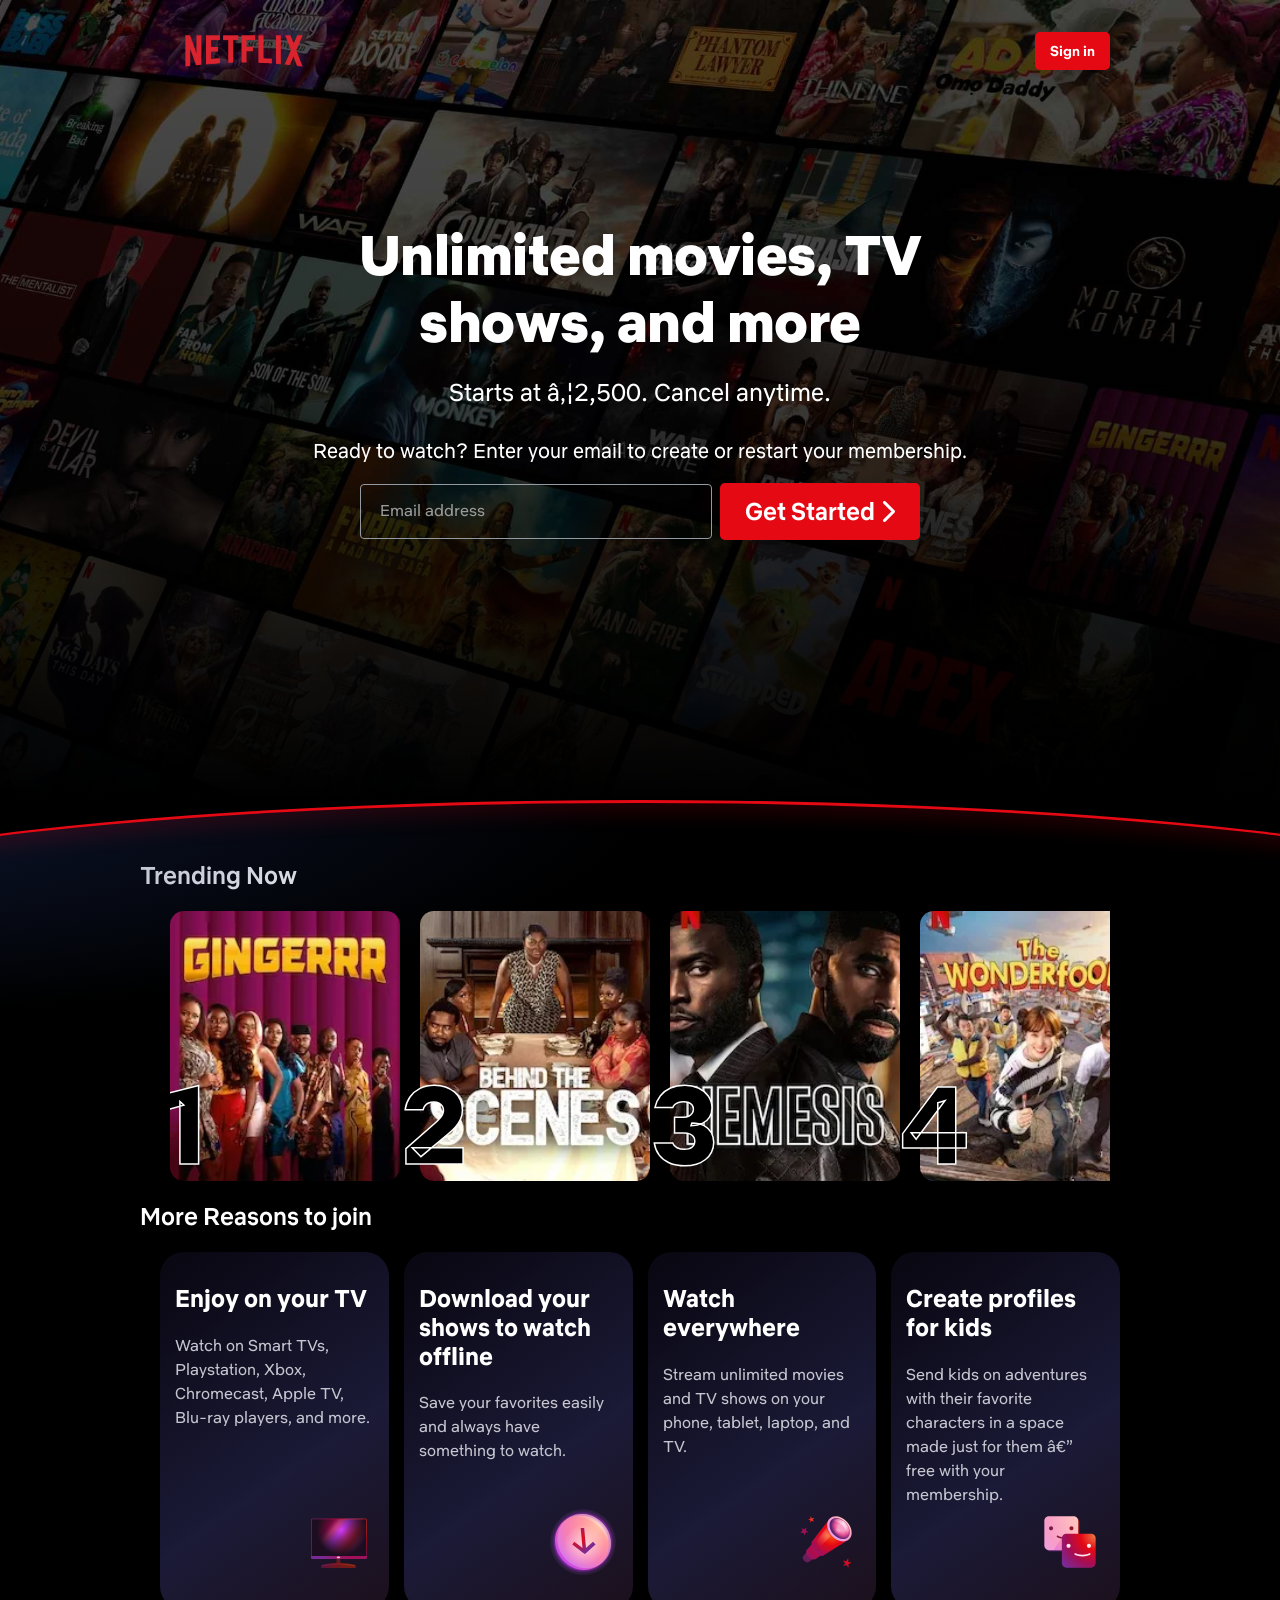
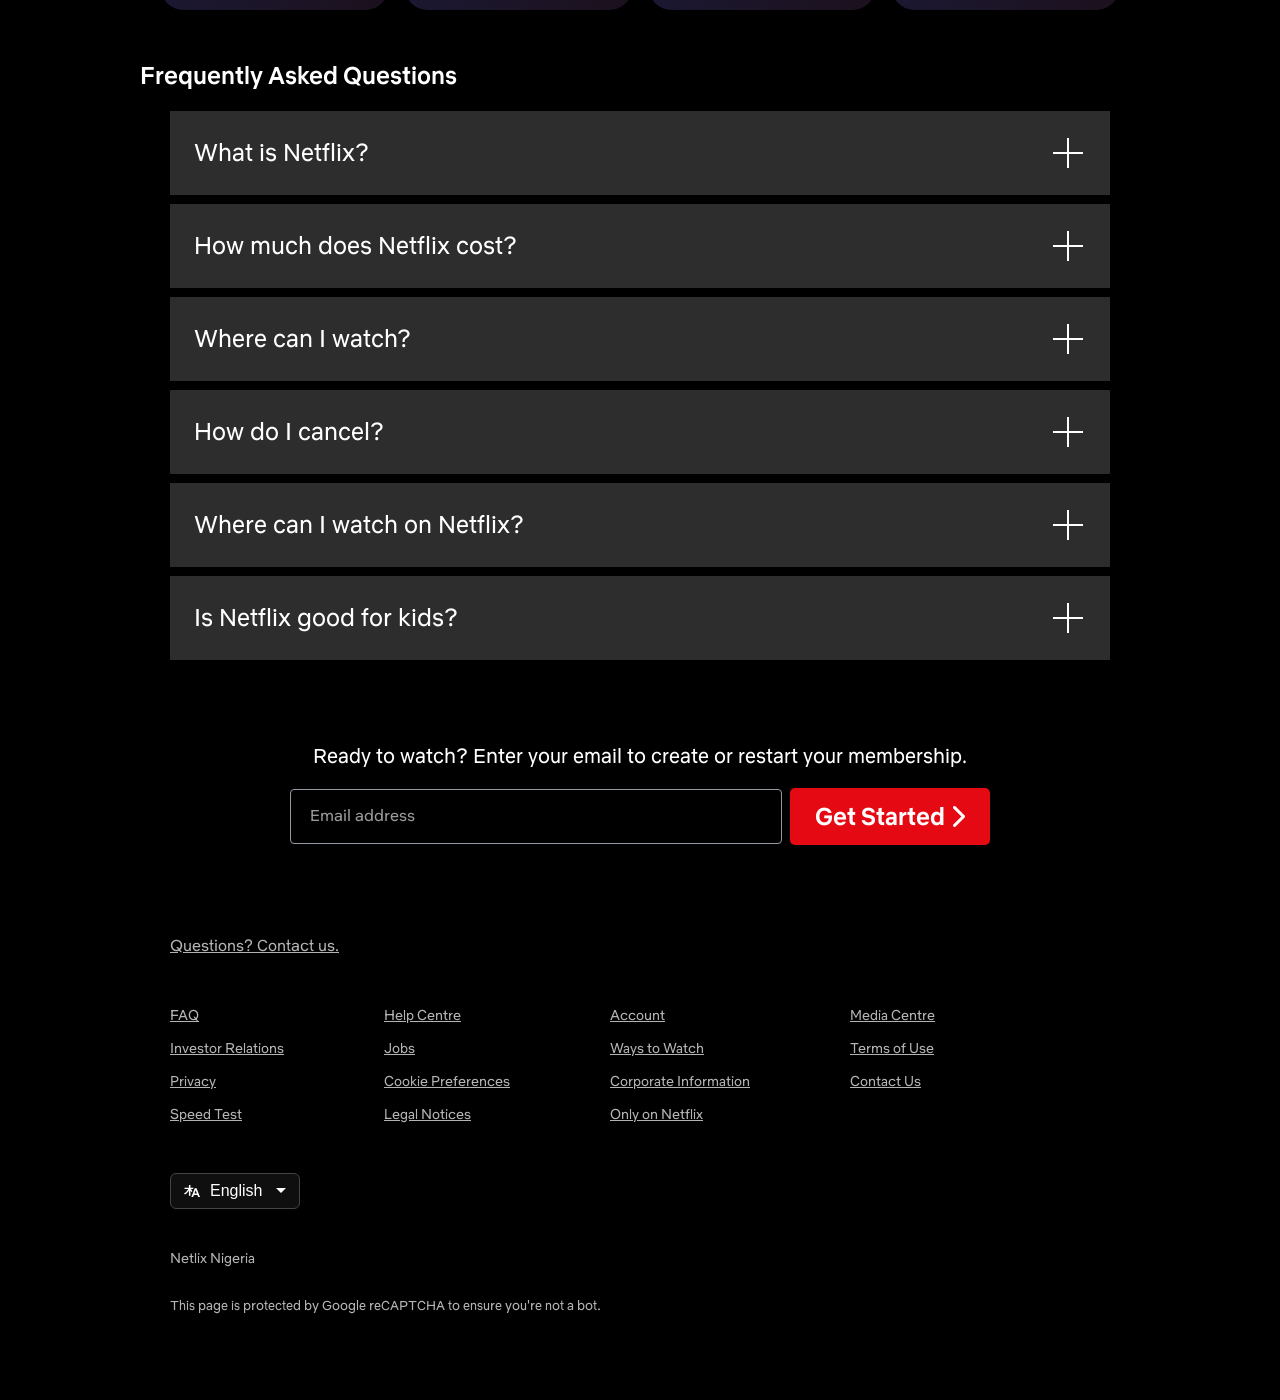
==== index.html @ 9b720732 "Netflix recreate" ====
<!DOCTYPE html>
<html lang="en">

<head>
    <meta charset="UTF-">
    <meta name="viewport" content="width=device-width, initial-scale=1.0">
    <title>Netflix</title>
    <link rel="stylesheet" href="./Netflix.css">
    <link rel="stylesheet" href="https://cdnjs.cloudflare.com/ajax/libs/font-awesome/6.5.1/css/all.min.css">
    <link rel="icon" href="./images/Screenshot_2026-05-26_111340-removebg-preview.png">
</head>

<body>
    <section class="background-img-section">
        <nav class="nav-bar">
            <div class="logo">
                <img src="./images/imageye___-_imgi_2_Netflix_Logo_PMS.png" alt="">
            </div>
            <div class="Sign-in-button">
                <a href="./signin/signin.html">
                    <button>Sign in</button>
                </a>
            </div>
        </nav>

        <div class="hero-section">
            <div class="hero-text">
                <h1>Unlimited movies, TV shows, and more</h1>
                <p>Starts at ₦2,500. Cancel anytime.</p>
            </div>
            <h3>Ready to watch? Enter your email to create or restart your membership.
            </h3>
            <div class="form">
                <input type="email" id="email" placeholder=" ">
                <label for="email">Email address</label>

                 
                     <button><a style="color: white;text-decoration: none;" href="./signin/signin.html">Get Started</a> <i class="fa-solid fa-chevron-right">
                 </i></button>
                 
            </div>
        </div>
    </section>

    <section class="curve-container">
        <div class="curve-overlay"></div>
        <div class="Trending-container">
            <h2>Trending Now</h2>

            <div class="carousel-container">
                <button class="carousel-btn prev-btn"
                    onclick="this.parentElement.querySelector('.carousel-track').scrollBy({left: -400, behavior: 'smooth'})">&lsaquo;</button>
                <div class="carousel-wrapper">
                    <div class="carousel-track">
                        <div class="carousel-item">
                            <div class="rank-number">1</div>
                            <img src="./images/imageye___-_imgi_34_AAAABes76sJdwVfZ-KSAdzkKSwUMmVnVNt2xlYdFYR9fv-k1Lkm1kcekREgR0Wtcxb6K7IcGGIzxUqu4AZY7tTzcG4nL_pHtiFXvdzk.webp"
                                alt=" ">
                        </div>

                        <div class="carousel-item">
                            <div class="rank-number">2</div>
                            <img src="./images/imageye___-_imgi_35_AAAABT3fC8I6khza3PL7vuoiqEcPs6Yko6i66Dukx7OSb0mQ_g7MHT5KSHJXvY4s1by3qnDg7fGxVvDw2fd0G0XYXRL9FChbRkVLh5M.webp"
                                alt=" ">
                        </div>

                        <div class="carousel-item">
                            <div class="rank-number">3</div>
                            <img src="./images/imageye___-_imgi_36_AAAABUQjcVCNF1L3aQz8_dT0VJdheJDF5Gl1UG6SDyobNWKk5pkZiKoGu4rGKbjl-oX9R5RyT2u-9VP6LzY5wMAaFMnWqVDIc83-kcn0p9W2Ftl_dkNeg_RaMxpKnY4b71vU94y8.webp"
                                alt=" ">
                        </div>

                        <div class="carousel-item">
                            <div class="rank-number">4</div>
                            <img src="./images/imageye___-_imgi_37_AAAABWyCCrOmdEbZBIRq4DUZL6Xa9LPn9DvIEnoIVNelgxCX7JVtP9mVfBUEpBrwr2qavnyWURCGQHyxPs3rBZtoOkSdebMME9-QIE-dyQ44guS15spn36u4fLbIKzVO3XasdrYa.webp"
                                alt=" ">
                        </div>

                        <div class="carousel-item">
                            <div class="rank-number">5</div>
                            <img src="./images/imageye___-_imgi_38_AAAABZ4ezVo61K2GyH4ZybaTO3jDTOIhbPcxxbdcIzy6jKM4QLl91msAEv7TanOsxxly-0qQMLdV7bHHKtlOyWXKmu_KGbyjnizuJNXrx4OAbUyWEj4PuRXKPsOMh5CHW1CqnYp-.webp"
                                alt=" ">
                        </div>

                        <div class="carousel-item">
                            <div class="rank-number">6</div>
                            <img src="./images/imageye___-_imgi_39_AAAABTiNrZ_1C7knUHohvdsU_4PKLRl59bKubAsfjF3rpUGmLRRBt4WqC3mtPL8CZOzEBG9EWB2_j-zxsjyw9fytCy_Td3cx3i6Y79WfBsbxY5zhiEJqrpXLSMCLwsc_WQLxExa2.webp"
                                alt=" ">
                        </div>

                        <div class="carousel-item">
                            <div class="rank-number">7</div>
                            <img src="./images/imageye___-_imgi_40_AAAABaVXphhPzy58tJ3rd8QfNF5NcfcfNfY5BgnNHimngTEVemB8AL4fdcqXvOx8_0W5zGAbzg3prRKtcfFkwsfE813oiYiuIoYrXdQME5LO71LyHhCPJ0MZNuPOiB0wOOngD05e.webp"
                                alt=" ">
                        </div>

                        <div class="carousel-item">
                            <div class="rank-number">8</div>
                            <img src="./images/imageye___-_imgi_41_AAAABRvUxbA8J_XEBAcLBoopI2mRAzqsOBFBOyWiTdCbDYy7i4PZ8z1ravzHPk5BUicginijXQjhvttMG2LByCQ9U9Wqt0RfmqSh3E5EDdmvjR18__zOyHaKE8RcW4aq1-lKoyaw.webp"
                                alt=" ">
                        </div>

                        <div class="carousel-item">
                            <div class="rank-number">9</div>
                            <img src="./images/imageye___-_imgi_42_AAAABVEtdUZiz4F_VvRar_YRYkemWQzwLgXXV3Rb09mIeldUR-FE4-C7pGxRK25v2LwdjxDmfZFrXUnFeRkiZFE-ytZMaWLGwBi0X2HaLi7OHyWJXa5pxJAztWNwovRZ39Ou52zy.webp"
                                alt=" ">
                        </div>

                        <div class="carousel-item">
                            <div class="rank-number">10</div>
                            <img src="./images/imageye___-_imgi_43_AAAABfl94jgRPXvo9bIR7KfulpWUvoNdVsp68z-k95dtTZ6yVuKfZx-uGKPNjUwkOo65xa60OilK73awFonAutInXvL6Z0PGXHvJtms.webp"
                                alt=" ">
                        </div>
                    </div>
                </div>

                <div class="next-section">
                    <h2>More Reasons to join</h2>

                    <div class="card-container">
                        <div class="card-section">
                            <h3>Enjoy on your TV</h3>
                            <p>Watch on Smart TVs, Playstation, Xbox, Chromecast, Apple TV, Blu-ray players, and more.
                            </p>

                            <img src="./images/download (52).svg" alt="">
                        </div>

                        <div class="card-section">
                            <h3>Download your shows to watch offline</h3>
                            <p>Save your favorites easily and always have something to watch.</p>

                            <img src="./images/download (53).svg" alt="">
                        </div>

                        <div class="card-section">
                            <h3>Watch everywhere</h3>
                            <p>Stream unlimited movies and TV shows on your phone, tablet, laptop, and TV.</p>

                            <img src="./images/download (54).svg" alt="">
                        </div>

                        <div class="card-section">
                            <h3>Create profiles for kids</h3>
                            <p>Send kids on adventures with their favorite characters in a space made just for them —
                                free with your membership.</p>

                            <img src="./images/download (55).svg" alt="">
                        </div>
                    </div>

                    <div class="FAQ-section">
                        <h2>Frequently Asked Questions</h2>
                        <ul class="FAQ-button">

                            <li>
                                <input type="checkbox" id="faq-1" class="faq-toggle">
                                <label for="faq-1" class="faq-header">
                                    What is Netflix?
                                    <img src="./images/download (56).svg" alt="" class="faq-icon">
                                </label>
                                <div class="faq-content">
                                    <p>Netflix is a streaming service that offers a wide variety of award-winning TV
                                        shows, movies, anime, documentaries, and more on thousands of internet-connected
                                        devices.</p>
                                </div>
                            </li>

                            <li>
                                <input type="checkbox" id="faq-2" class="faq-toggle">
                                <label for="faq-2" class="faq-header">
                                    How much does Netflix cost?
                                    <img src="./images/download (56).svg" alt="" class="faq-icon">
                                </label>
                                <div class="faq-content">
                                    <p>Watch Netflix on your smartphone, tablet, Smart TV, laptop, or streaming device,
                                        all for one fixed monthly fee.</p>
                                </div>
                            </li>

                            <li>
                                <input type="checkbox" id="faq-3" class="faq-toggle">
                                <label for="faq-3" class="faq-header">
                                    Where can I watch?
                                    <img src="./images/download (56).svg" alt="" class="faq-icon">
                                </label>
                                <div class="faq-content">
                                    <p>Watch anywhere, anytime. Sign in with your Netflix account to watch instantly on
                                        the web at netflix.com from your personal computer or on any internet-connected
                                        device that offers the Netflix app, including smart TVs, smartphones, tablets,
                                        streaming media players and game consoles. <br>

                                        You can also download your favorite shows with the iOS or Android app. Use
                                        downloads to watch while you're on the go and without an internet connection.
                                        Take Netflix with you anywhere.</p>
                                </div>
                            </li>

                            <li>
                                <input type="checkbox" id="faq-4" class="faq-toggle">
                                <label for="faq-4" class="faq-header">
                                    How do I cancel?
                                    <img src="./images/download (56).svg" alt="" class="faq-icon">
                                </label>
                                <div class="faq-content">
                                    <p>Netflix is flexible. You can easily cancel your account online in two clicks.
                                        There are no cancellation fees – start or stop your account anytime.</p>
                                </div>
                            </li>

                            <li>
                                <input type="checkbox" id="faq-5" class="faq-toggle">
                                <label for="faq-5" class="faq-header">
                                    Where can I watch on Netflix?
                                    <img src="./images/download (56).svg" alt="" class="faq-icon">
                                </label>
                                <div class="faq-content">
                                    <p>Netflix has an extensive library of feature films, documentaries, TV shows,
                                        anime, award-winning Netflix originals, and more. Watch as much as you want,
                                        anytime you want.</p>
                                </div>
                            </li>


                            <li>
                                <input type="checkbox" id="faq-6" class="faq-toggle">
                                <label for="faq-6" class="faq-header">
                                    Is Netflix good for kids?
                                    <img src="./images/download (56).svg" alt="" class="faq-icon">
                                </label>
                                <div class="faq-content">
                                    <p>The Netflix Kids experience is included in your membership to give parents
                                        control while kids enjoy family-friendly TV shows and movies in their own space.

                                        Kids profiles come with PIN-protected parental controls that let you restrict
                                        the maturity rating of content kids can watch and block specific titles you
                                        don’t want kids to see.</p>
                                </div>
                            </li>


                        </ul>
                    </div>
                </div>

                <button class="carousel-btn next-btn"
                    onclick="this.parentElement.querySelector('.carousel-track').scrollBy({left: 400, behavior: 'smooth'})">&rsaquo;</button>
            </div>

            <div class="input-2-div">
                <h3>Ready to watch? Enter your email to create or restart your membership.</h3>
                <div class="form1">
                    <input type="email" id="email" placeholder=" ">
                    <label for="email">Email address</label>

                    <button>Get Started <i class="fa-solid fa-chevron-right"></i></button>
                </div>
            </div>

            <footer class="footer">
                <a href="">Questions? Contact us.</a>

                <ul class="footer-links">
                    <div>
                        <li><a href="">FAQ</a></li>
                        <li><a href="">Investor Relations</a></li>
                        <li><a href="">Privacy</a></li>
                        <li><a href="">Speed Test</a></li>
                    </div>

                    <div>
                        <li><a href="">Help Centre</a></li>
                        <li><a href="">Jobs</a></li>
                        <li><a href="">Cookie Preferences</a></li>
                        <li><a href="">Legal Notices</a></li>
                    </div>

                    <div>
                        <li><a href="">Account</a></li>
                        <li><a href="">Ways to Watch</a></li>
                        <li><a href="">Corporate Information</a></li>
                        <li><a href="">Only on Netflix</a></li>
                    </div>

                    <div>
                        <li><a href="">Media Centre</a></li>
                        <li><a href="">Terms of Use</a></li>
                        <li><a href="">Contact Us</a></li>
                    </div>
                </ul>
                <div class="lang-button-container">
                    <img src="./images/download (57).svg" alt="" class="lang-icon">
                    <span class="lang-text">English</span>
                    <span class="lang-arrow"></span>

                </div>

                <div class="footer-text">
                    <p>Netlix Nigeria</p>
                    <h4>This page is protected by Google reCAPTCHA to ensure you're not a bot.</h4>
                </div>
            </footer>

        </div>


    </section>


</body>
<script src="./script.js"></script>

</html>
---- Netflix.css ----
* {
    margin: 0;
    padding: 0;
    font-family: 'netflix-sans-core-variable-full', sans-serif;
}

@font-face {
    font-family: 'netflix-sans-core-variable-full';
    src: url('./fonts/netflix-sans-core-variable-full.woff2') format('woff2');
    /* font-weight: bold; */
    font-style: normal;
}

.background-img-section {
    background: linear-gradient(to top,
            rgba(0, 0, 0, 1) 0%,
            rgba(0, 0, 0, 0.7) 50%,
            rgba(0, 0, 0, 0.6) 100%),
        url('./images/imageye___-_imgi_7_NG-en-20260511-TRIFECTA-perspective_1fe8a025-7c55-4a17-9574-0bf28be6b40b_small.jpg');
    background-size: cover;
    background-position: center;
    background-repeat: no-repeat;
    width: 100%;
    min-height: 80vh;
    height: auto;
    padding-bottom: 80px;
    position: relative;
}

.nav-bar {
    display: flex;
    justify-content: space-between;
    align-items: center;
    padding: 20px 170px;
    /* Aligns perfectly with the grid below */
}

.logo img {
    width: 148px;
    height: auto;
    display: block;
}

.logo {
    width: auto;
}

.Sign-in-button button {
    background-color: #E50914;
    color: white;
    font-size: 0.875rem;
    font-weight: 600;
    padding: 10px 15px;
    border: none;
    border-radius: 5px;
}

.hero-section {
    text-align: center;
    max-width: 950px;
    margin: 120px auto 0 auto;
    padding: 0 20px;
    box-sizing: border-box;
}

.hero-text {
    color: white;
}

.hero-text h1 {
    font-size: 3.5rem;
    font-weight: 900;
    width: 70%;
    margin: 0 auto;
    line-height: 1.2;
    letter-spacing: -0.5px;
}

.hero-text p {
    font-size: 1.5rem;
    font-weight: 400;
    margin-top: 20px;
}

h3 {
    color: white;
    font-size: 1.25rem;
    font-weight: 400;
    margin-top: 28px;
    line-height: 1.5;
}

.form input {
    width: 100%;
    max-width: 450px;
    padding: 1rem;
    font-size: 1rem;
    border: 1px solid #ccc;
    border-radius: 4px;
    outline: none;
    border: 1px solid #939AA1;
    background: transparent;
    color: white;
    transition: border-color 0.2s ease;
}

.form input:focus {
    outline: 2px solid white;
    outline-offset: 2px;
}

.form label {
    position: absolute;
    left: 1rem;
    top: 5%;
    transform: translateY(70%);
    /* background-color: #fff; */
    padding: 0 0.25rem;
    color: #999;
    transition: 0.2s ease all;
    pointer-events: none;
}

.form input:focus+label,
.form input:not(:placeholder-shown)+label {
    top: 0;
    font-size: 0.62rem;
    color: #939AA1;
}

.form {
    position: relative;
    width: 100%;
    display: flex;
    gap: 0.5rem;
    align-items: center;
    justify-content: center;
    width: 100%;
    max-width: 560px;
    margin: 17px auto;
}

.form label {
    position: absolute;
}

.form button {
    background-color: #E50914;
    color: white;
    font-size: 1.5rem;
    font-weight: 550;
    padding: 13px 15px;
    border: none;
    border-radius: 5px;
    width: 63%;
    max-width: 200px;


}

.curve-container {
    position: relative;
    width: 100%;
    height: 2200px;
    background-color: black;
    overflow: hidden;

}

.curve-overlay {
    position: absolute;
    top: 0;
    left: 50%;
    transform: translateX(-50%);
    width: 150%;
    height: 100%;
    border-radius: 50% / 6% 6% 0 0;
    border-top: 3px solid #e50914;
    background: radial-gradient(50% 10% at 0% 0%,
            rgba(25, 41, 88, 0.6) 0%,
            rgba(0, 0, 0, 0) 100%);
    box-shadow: inset 0 10px 20px rgba(229, 9, 20, 0.15);
}

.Trending-container {
    margin-top: 60px;
}

.Trending-container h2 {
    color: white;
    margin: 20px 140px;
    font-size: 24px;
    font-weight: 500;

}

.carousel-container {
    margin-top: 0px;

}

.carousel-wrapper {
    padding: 0px 170px;
    /* width: 84%; */
    overflow: hidden;
    -webkit-mask-image: linear-gradient(to right,
            transparent 0%,
            #000 4%,
            #000 96%,
            transparent 100%);
    mask-image: linear-gradient(to right,
            transparent 0%,
            #000 4%,
            #000 96%,
            transparent 100%);
}

.rank-number {
    position: absolute;
    bottom: 0;
    left: -19px;
    /* z-index: 99; */
    font-size: 110px;
    font-weight: 800;
    line-height: 1;
    color: #000000;
    -webkit-text-stroke: 1.5px #ffffff;
}






.carousel-track {
    display: flex;
    gap: 20px;
    overflow-x: auto;
    scroll-behavior: smooth;


    scroll-snap-type: x mandatory;
}

.carousel-track::-webkit-scrollbar {
    display: none;
}

.carousel-item {
    position: relative;
    display: flex;
    /* align-items: flex-end; */
    min-width: 230px;
    height: 270px;
    cursor: pointer;
    transition: transform 0.3s ease;


    /* scroll-snap-align: start; */
}

.carousel-item img {
    width: 100%;
    height: 100%;
    object-fit: cover;
    border-radius: 14px;
}


.carousel-item:hover {
    transform: scale(1.05);
}

.carousel-btn {
    position: absolute;
    top: 12%;
    transform: translateY(-70%);
    background: rgba(0, 0, 0, 0.5);
    color: #fff;
    border: 2px solid #1A1A1A;
    font-size: 2rem;
    width: 33px;
    height: 90px;
    display: flex;
    align-items: center;
    justify-content: center;
    cursor: pointer;
    z-index: 10;
    opacity: 0;
    transition: opacity 0.3s ease, background 0.2s;
    border-radius: 4px;
    background-color: #1A1A1A;
}





.carousel-container:hover .carousel-btn {
    opacity: 1;
}



.prev-btn {
    left: 10%;
}

.next-btn {
    right: 10%;
}

.card-section {
    background: linear-gradient(145deg, #0a0813 5%, #1b1a37 60%, #1c101c 100%);
    border-radius: 24px;
    padding: 33px 15px;
    width: 100%;
    max-width: 245px;
    min-height: 350px;
    display: flex;
    flex-direction: column;
    box-sizing: border-box;
}

.card-section h3 {
    color: white;
    font-size: 24px;
    font-weight: 700;
    margin: 0 0 20px 0;
    line-height: 1.2;
}

.card-section p {
    color: #c4c5cf;
    font-size: 16px;
    max-width: 200px;
    font-weight: 400;
    line-height: 1.5;
    /* margin: 0; */
}

.card-section img {
    width: 70px;
    height: auto;
    margin-top: auto;
    align-self: flex-end;
}

.card-container {
    display: flex;
    gap: 15px;
    margin: 0px 160px;
}

.FAQ-section {
    margin-top: 50px;

}


.FAQ-button {
    list-style: none;
    padding: 0;
    max-width: 940px;
    margin: 0 auto;
    font-family: sans-serif;
    background-color: #000000;
}

.FAQ-button li {
    margin-bottom: 8px;
}


.faq-toggle {
    display: none;
}


.faq-header {
    display: flex;
    justify-content: space-between;
    align-items: center;
    background-color: #2d2d2d;
    color: #ffffff;
    padding: 24px;
    font-size: 24px;
    cursor: pointer;
    user-select: none;
    transition: background-color 0.2s;
}

.faq-header:hover {
    background-color: #414141;
}


.faq-icon {
    width: 36px;
    height: 36px;
    transition: transform 0.2s ease;
}


.faq-content {
    background-color: #2d2d2d;
    max-height: 0;
    overflow: hidden;
    transition: max-height 0.25s cubic-bezier(0.5, 0, 0.1, 1);
    margin-top: 1px;
}

.faq-content p {
    padding: 24px;
    color: #ffffff;
    font-size: 24px;
    line-height: 1.5;
}


.faq-toggle:checked~.faq-content {
    max-height: 500px;
}

.faq-toggle:checked~.faq-header .faq-icon {
    transform: rotate(45deg);
}


.FAQ-button img {
    filter: brightness(0) invert(1);
}

.input-2-div {
    margin-top: 80px;
}

.input-2-div h3 {
    text-align: center;
}

.form1 input {
    width: 100%;
    max-width: 550px;
    padding: 1rem;
    font-size: 1rem;
    border: 1px solid #ccc;
    border-radius: 4px;
    outline: none;
    border: 1px solid #939AA1;
    background: transparent;
    color: white;
    transition: border-color 0.2s ease;
}

.form1 input:focus {
    outline: 2px solid white;
    outline-offset: 2px;
}

.form1 label {
    position: absolute;
    left: 1rem;
    top: 4%;
    transform: translateY(70%);
    /* background-color: #fff; */
    padding: 0 0.25rem;
    color: #999;
    transition: 0.2s ease all;
    pointer-events: none;
}

.form1 input:focus+label,
.form1 input:not(:placeholder-shown)+label {
    top: 0;
    font-size: 0.62rem;
    color: #939AA1;
}

.form1 {
    position: relative;
    width: 100%;
    display: flex;
    gap: 0.5rem;
    align-items: center;
    justify-content: center;
    width: 100%;
    max-width: 700px;
    margin: 17px auto;
}

.form1 label {
    position: absolute;
}

.form1 button {
    background-color: #E50914;
    color: white;
    font-size: 1.5rem;
    font-weight: 550;
    padding: 13px 15px;
    border: none;
    border-radius: 5px;
    width: 100%;
    max-width: 200px;
}

footer {
    margin: 90px 170px;
}

footer a {
    color:
        RGBA(255, 255, 255, 0.7);
}

.footer-links {
    display: flex;
    gap: 100px;
    margin-top: 35px;
}

.footer-links li {
    font-size: 14px;
    margin-top: 15px;
}

.lang-button-container {
    display: inline-flex;
    align-items: center;
    justify-content: space-between;
    background-color: #0f0f0f;
    padding: 8px 13px;
    border: 1px solid #444444;
    border-radius: 6px;
    cursor: pointer;
    user-select: none;
    margin-top: 50px;
}

.lang-button-container .lang-icon {
    width: 16px;
    height: auto;
    margin-right: 10px;
}

.lang-button-container .lang-text {
    color: #ffffff;
    font-family: sans-serif;
    font-size: 16px;
    font-weight: 400;
    margin-right: 14px;
}

.lang-button-container .lang-arrow {
    width: 0;
    height: 0;
    border-left: 5px solid transparent;
    border-right: 5px solid transparent;
    border-top: 5px solid #ffffff;
}

.lang-button-container:hover {
    background-color: #1a1a1a;
    border-color: #666666;
}

.lang-button-container img {
    filter: brightness(0) invert(1);

}

.footer-text p {
    color: RGBA(255, 255, 255, 0.7);
    font-size: 14px;
    font-weight: 400;
    margin-top: 40px;

}

.footer-text h4 {
    color: RGBA(255, 255, 255, 0.7);
    font-size: 13px;
    font-weight: 400;
    margin-top: 10px;
    margin-top: 30px;
}

/* ========================================================
   RESPONSIVENESS (Mobile, Tablet & Large Screens)
   ======================================================== */

@media (max-width: 1024px) {
    .nav-bar {
        padding: 15px 40px;
    }

    .logo {
        width: auto;
    }

    .logo img {
        width: 120px;
    }

    .hero-text h1 {
        font-size: 2.75rem;
        width: 80%;
    }

    .curve-container {
        height: auto;
        padding-bottom: 80px;
    }

    .Trending-container h2 {
        margin: 20px 40px;
    }

    .carousel-wrapper {
        padding: 0px 40px;
    }

    .card-container {
        flex-direction: column;
        align-items: center;
        margin: 0px 40px;
        gap: 20px;
    }

    .card-section {
        max-width: 100%;
        width: 100%;
        min-height: unset;
    }

    .FAQ-section h2 {
        text-align: center;
        font-size: 1.75rem;
        margin-bottom: 20px;
    }

    .FAQ-button {
        width: 90%;
    }

    .faq-header {
        font-size: 1.25rem;
        padding: 18px 24px;
    }

    .faq-content p {
        font-size: 1.25rem;
        padding: 18px 24px;
    }

    footer {
        margin: 60px 40px;
    }

    .footer-links {
        gap: 40px;
        flex-wrap: wrap;
    }
}

@media (max-width: 768px) {
    .nav-bar {
        padding: 15px 20px;
    }

    .logo {
        width: auto;
    }

    .logo img {
        width: 110px;
    }

    .hero-text h1 {
        font-size: 2.25rem;
        width: 95%;
    }

    .hero-text p {
        font-size: 1.1rem;
    }

    .carousel-btn {
        display: none !important;
    }

    .form,
    .form1 {
        flex-direction: column;
        align-items: center;
        width: 90%;
        max-width: 450px;
        margin: 20px auto;
        gap: 12px;
    }

    .form input,
    .form1 input {
        max-width: 100%;
        width: 100%;
        box-sizing: border-box;
    }

    .form button,
    .form1 button {
        width: auto;
        min-width: 180px;
        max-width: 220px;
        font-size: 1.15rem;
        padding: 12px 24px;
        box-sizing: border-box;
    }

    .form label,
    .form1 label {
        left: 1rem;
        top: 14px;
        transform: none;
    }

    .form input:focus+label,
    .form input:not(:placeholder-shown)+label,
    .form1 input:focus+label,
    .form1 input:not(:placeholder-shown)+label {
        top: 3px;
        font-size: 0.65rem;
    }
}

@media (max-width: 480px) {
    .background-img-section {
        min-height: 70vh;
        height: auto;
        padding-bottom: 40px;
    }

    .logo img {
        width: 100px;
    }

    .Sign-in-button button {
        padding: 6px 12px;
        font-size: 0.8rem;
    }

    .hero-section {
        margin-top: 60px;
    }

    .hero-text h1 {
        font-size: 1.85rem;
    }

    .hero-text p {
        font-size: 1rem;
    }

    h3 {
        font-size: 0.95rem;
        margin-top: 20px;
        padding: 0 15px;
    }

    .Trending-container h2 {
        margin: 20px 20px;
        font-size: 1.25rem;
    }

    .carousel-wrapper {
        padding: 0px 20px;
    }

    .carousel-item {
        min-width: 150px;
        height: 210px;
    }

    .carousel-item img {
        height: 100%;
        width: auto;
    }

    .rank-number {
        font-size: 80px;
        left: -10px;
    }

    .card-container {
        margin: 0px 20px;
    }

    .card-section h3 {
        font-size: 20px;
    }

    .card-section p {
        font-size: 14px;
    }

    .FAQ-button {
        width: 95%;
    }

    .faq-header {
        font-size: 1.05rem;
        padding: 14px;
    }

    .faq-content p {
        font-size: 1.05rem;
        padding: 14px;
    }

    footer {
        margin: 40px 20px;
    }

    .footer-links {
        display: grid;
        grid-template-columns: 1fr 1fr;
        gap: 15px 30px;
    }
}
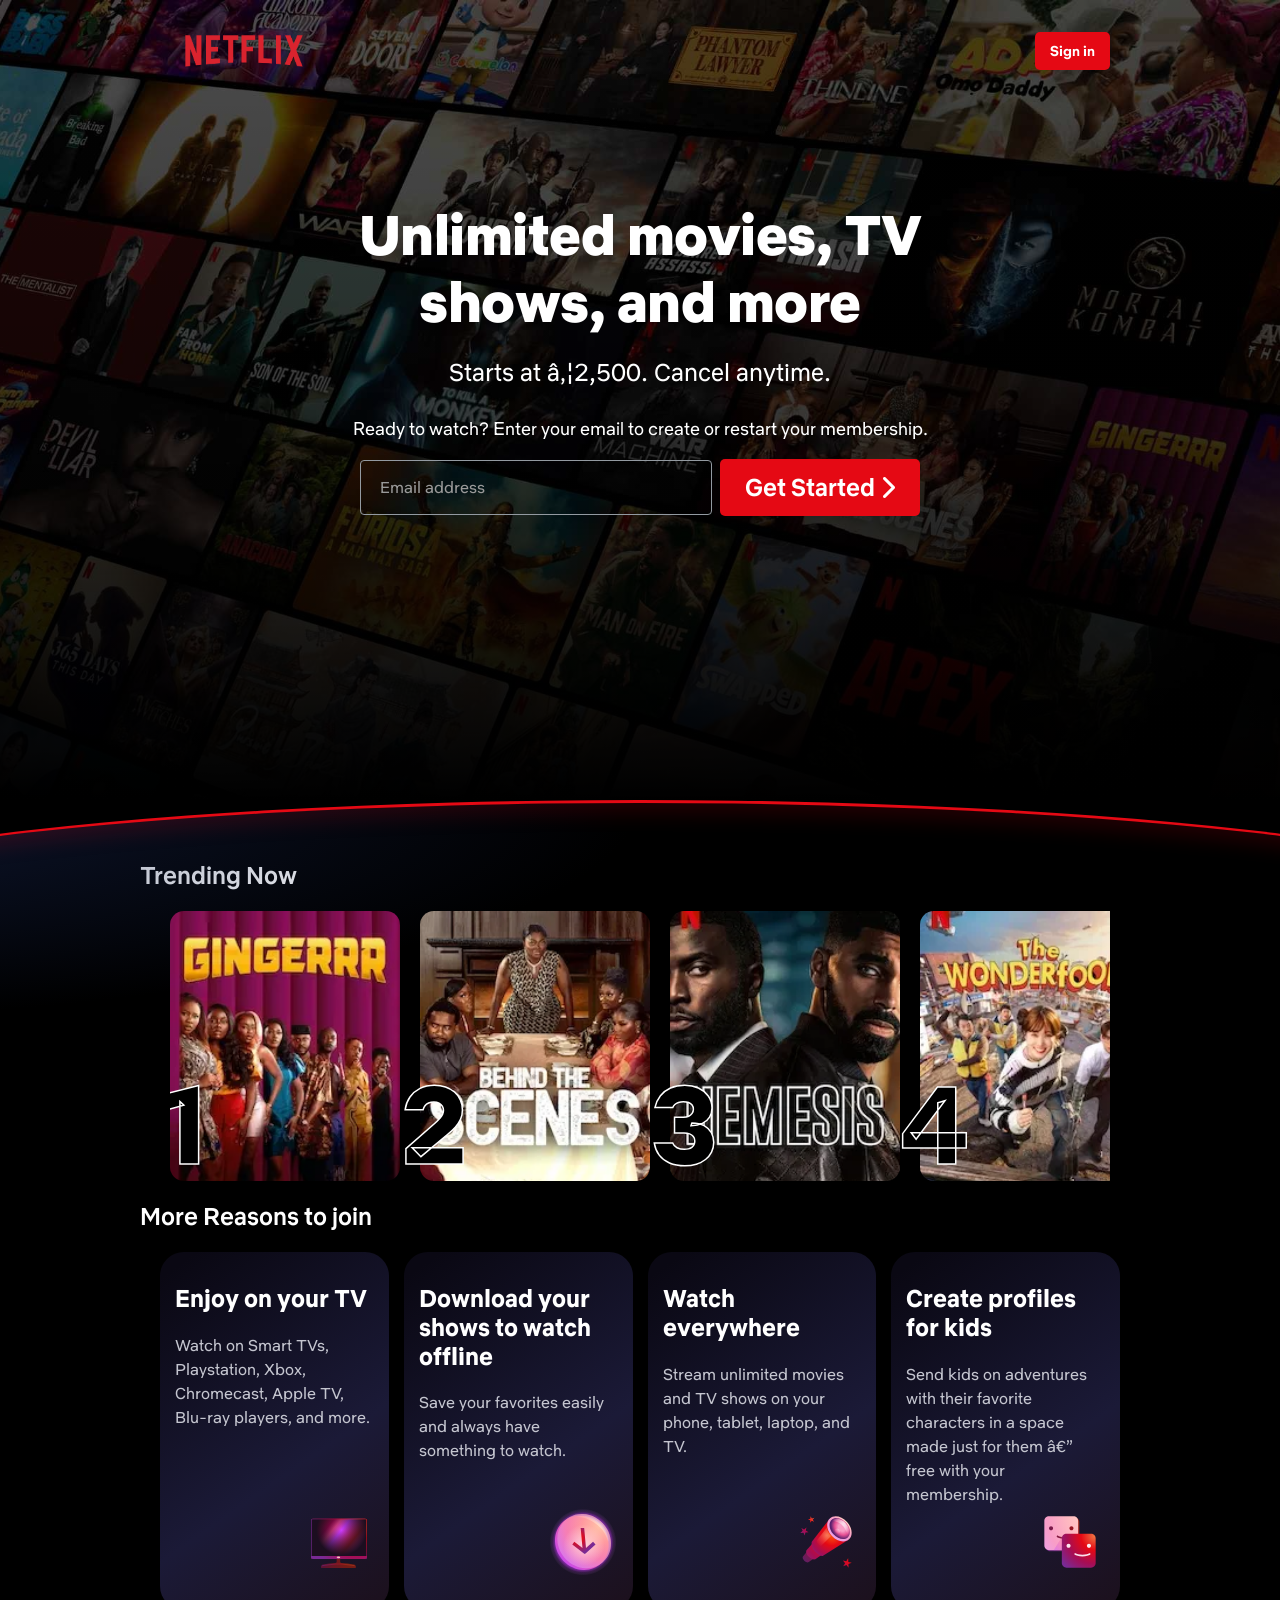
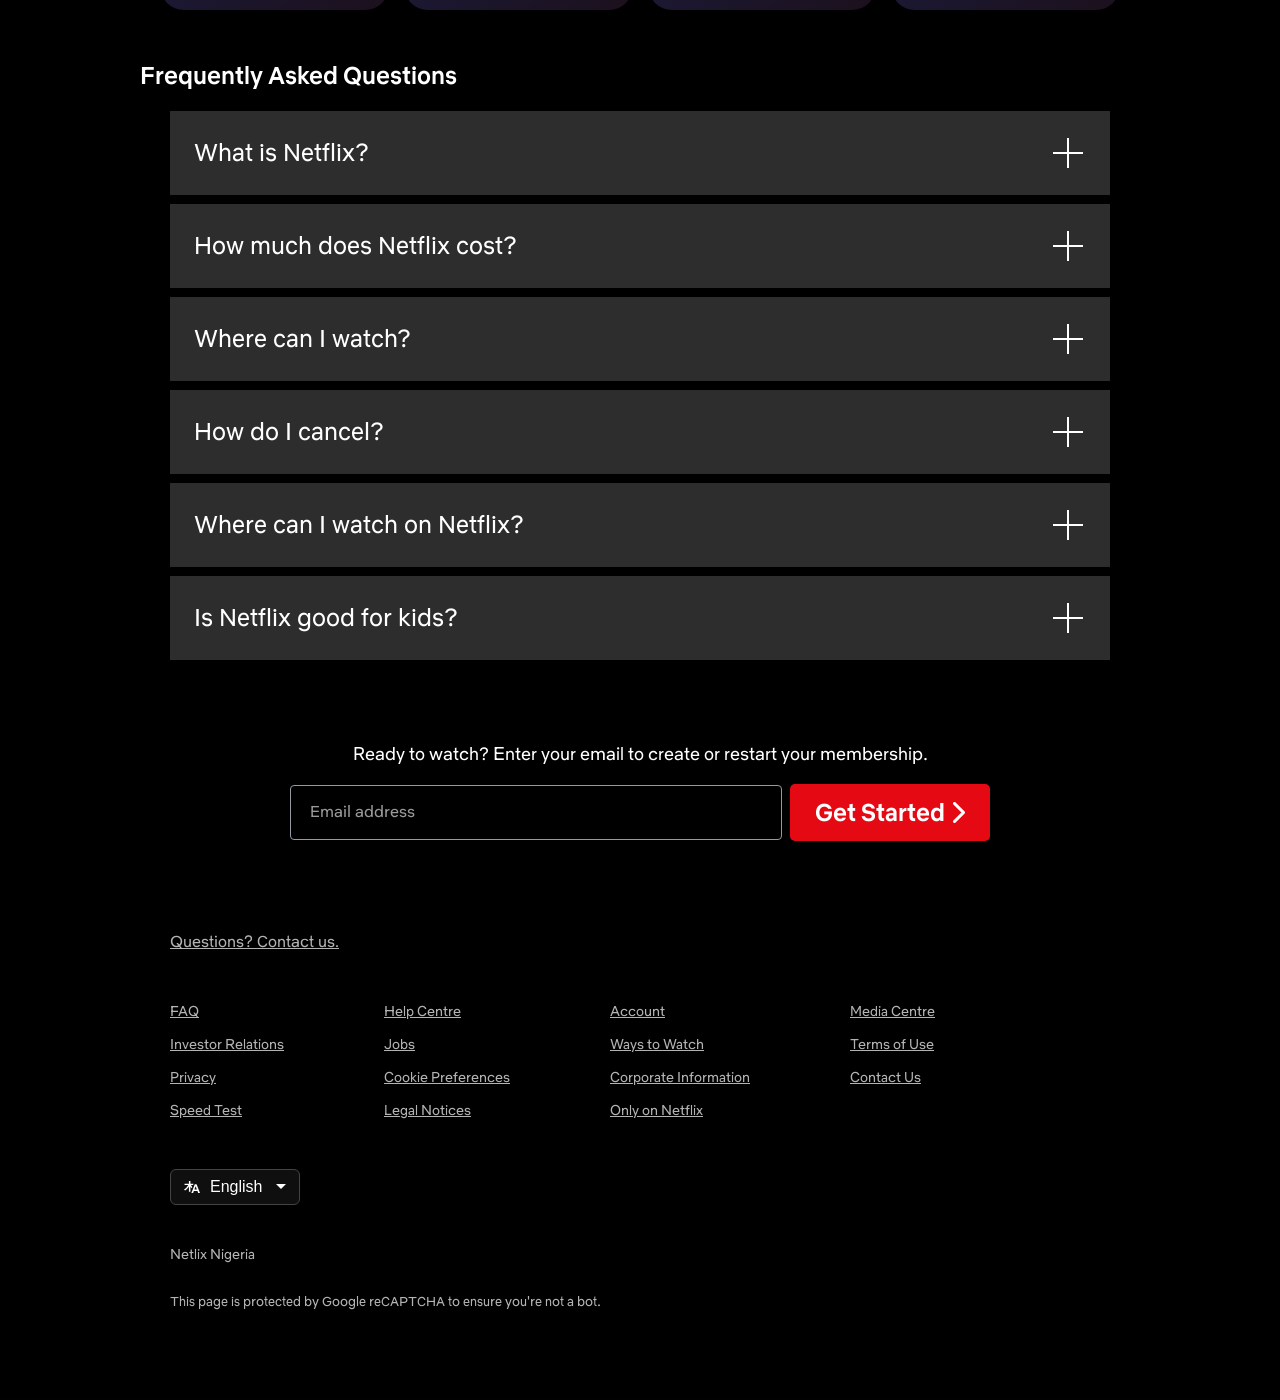
==== commit 56b7d81b: "continuation" ====
--- a/index.html
+++ b/index.html
@@ -253,7 +253,8 @@
                     <input type="email" id="email" placeholder=" ">
                     <label for="email">Email address</label>
 
-                    <button>Get Started <i class="fa-solid fa-chevron-right"></i></button>
+                     <button><a style="color: white;text-decoration: none;" href="./signin/signin.html">Get Started</a> <i class="fa-solid fa-chevron-right">
+                 </i></button>
                 </div>
             </div>
 
--- a/Netflix.css
+++ b/Netflix.css
@@ -58,7 +58,7 @@
 .hero-section {
     text-align: center;
     max-width: 950px;
-    margin: 120px auto 0 auto;
+    margin: 100px auto 0 auto;
     padding: 0 20px;
     box-sizing: border-box;
 }
@@ -84,7 +84,7 @@
 
 h3 {
     color: white;
-    font-size: 1.25rem;
+    font-size: 1.1rem;
     font-weight: 400;
     margin-top: 28px;
     line-height: 1.5;
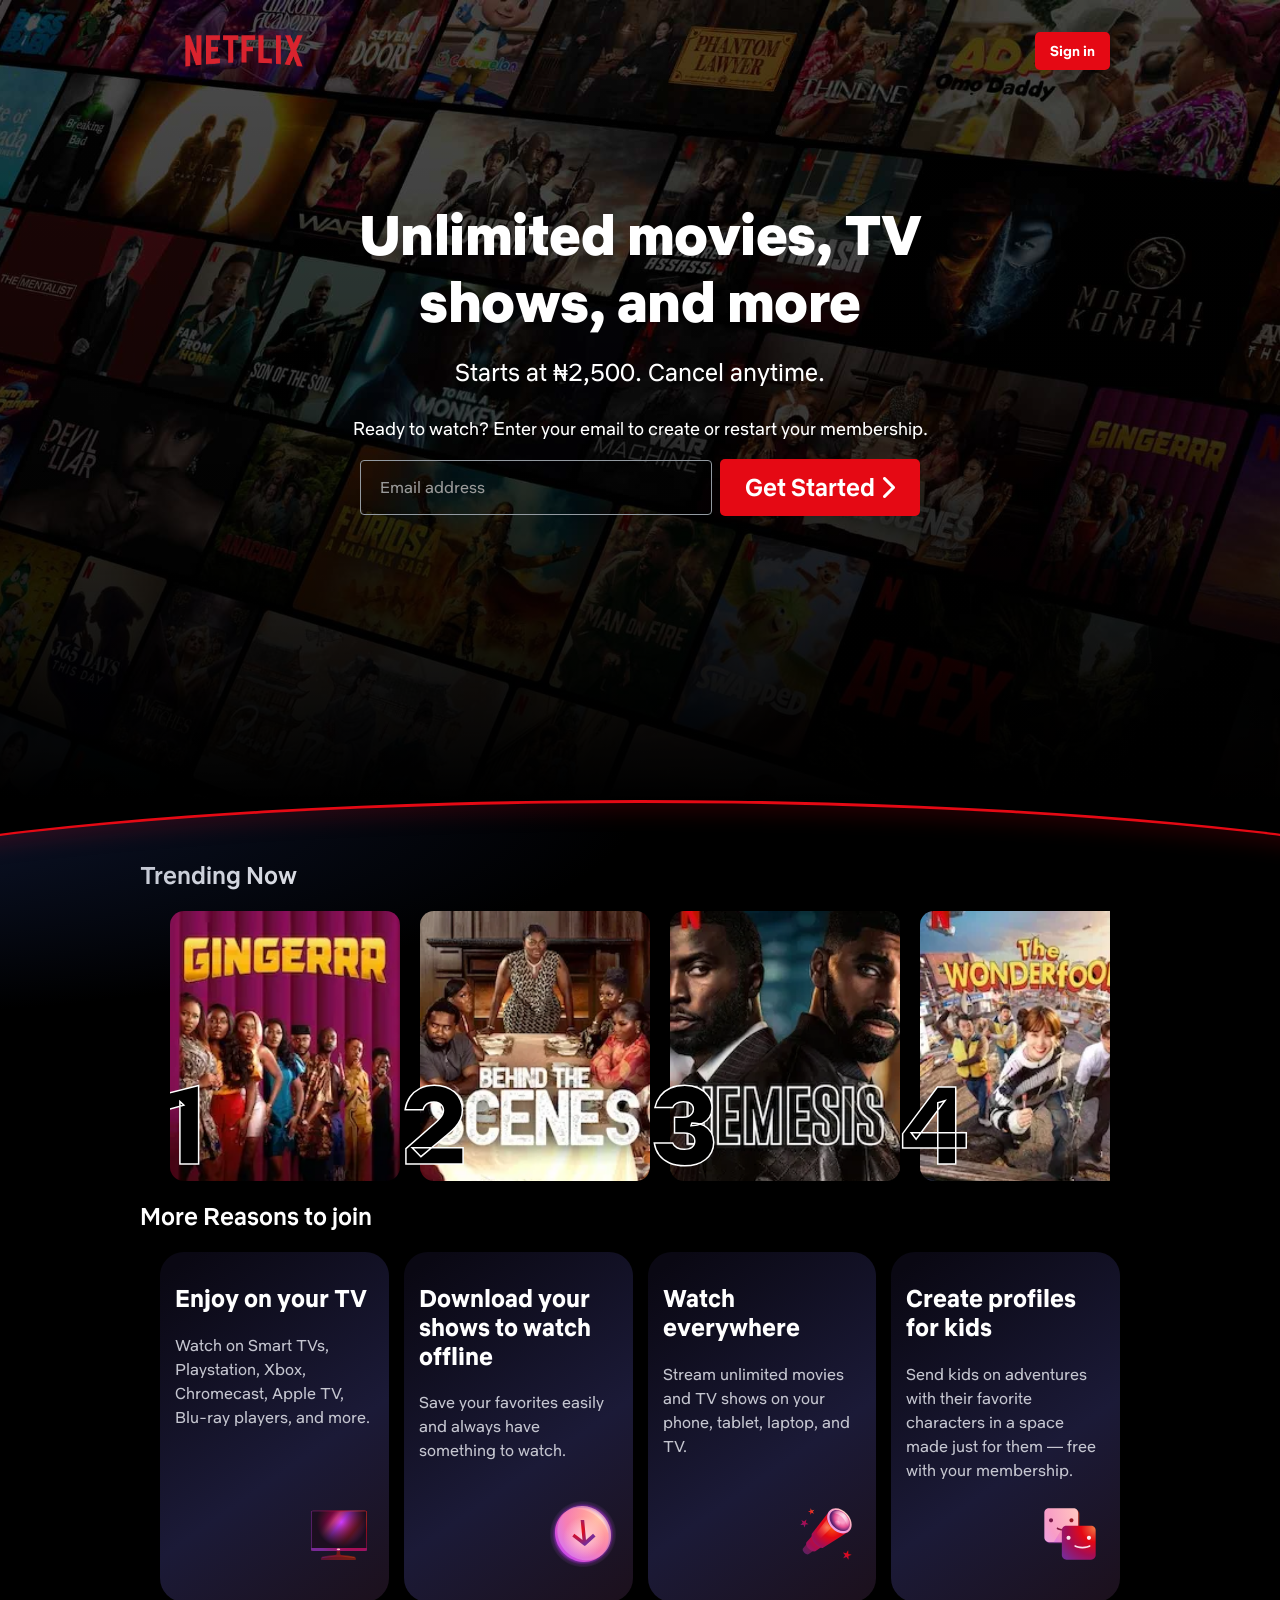
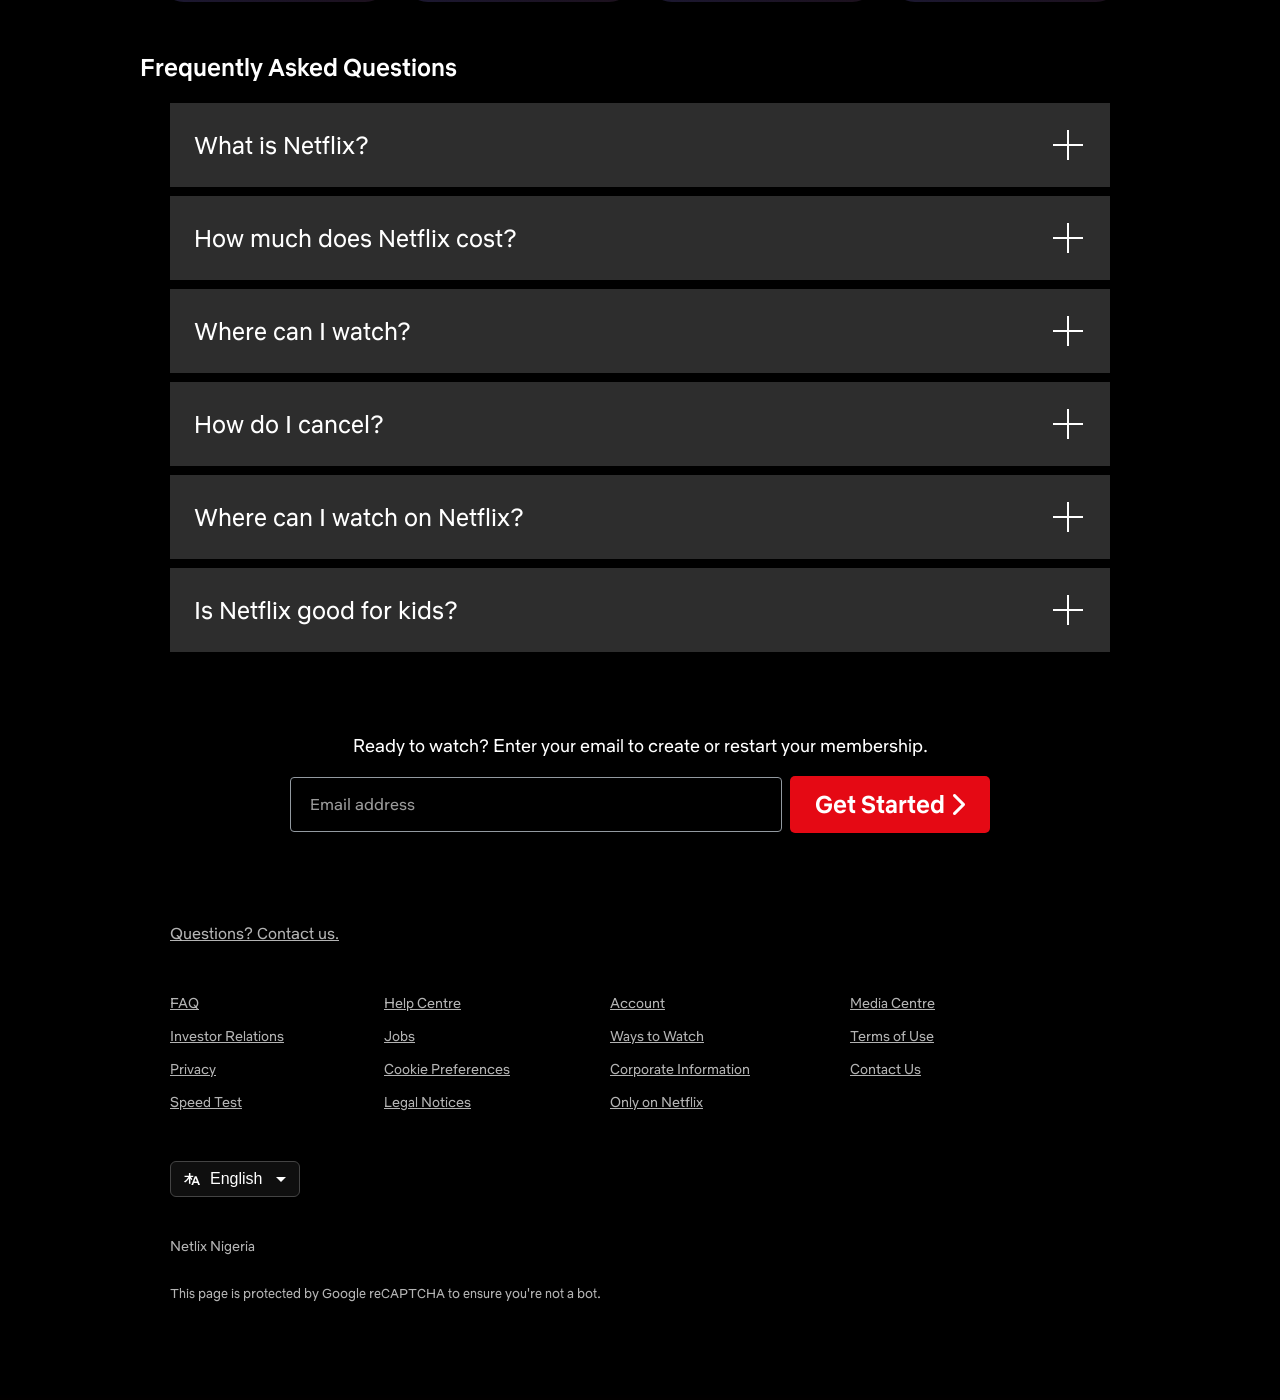
==== commit fbf4328c: "changes-sign-in" ====
--- a/index.html
+++ b/index.html
@@ -2,7 +2,7 @@
 <html lang="en">
 
 <head>
-    <meta charset="UTF-">
+    <meta charset="UTF-8">
     <meta name="viewport" content="width=device-width, initial-scale=1.0">
     <title>Netflix</title>
     <link rel="stylesheet" href="./Netflix.css">
@@ -16,7 +16,7 @@
             <div class="logo">
                 <img src="./images/imageye___-_imgi_2_Netflix_Logo_PMS.png" alt="">
             </div>
-            <div class="Sign-in-button">
+            <div class="Sign-in-button" id="auth-button-container">
                 <a href="./signin/signin.html">
                     <button>Sign in</button>
                 </a>
@@ -31,8 +31,8 @@
             <h3>Ready to watch? Enter your email to create or restart your membership.
             </h3>
             <div class="form">
-                <input type="email" id="email" placeholder=" ">
-                <label for="email">Email address</label>
+                <input type="email" id="hero-email" placeholder=" ">
+                <label for="hero-email">Email address</label>
 
                  
                      <button><a style="color: white;text-decoration: none;" href="./signin/signin.html">Get Started</a> <i class="fa-solid fa-chevron-right">
@@ -310,5 +310,16 @@
 
 </body>
 <script src="./script.js"></script>
+<script type="module">
+    const authContainer = document.getElementById('auth-button-container');
+
+    // Check for our simulated session in localStorage
+    const userEmail = localStorage.getItem('userEmail');
+
+    if (userEmail) {
+        // If logged in, redirect straight to the browse page
+        window.location.href = "browse.html";
+    }
+</script>
 
 </html>
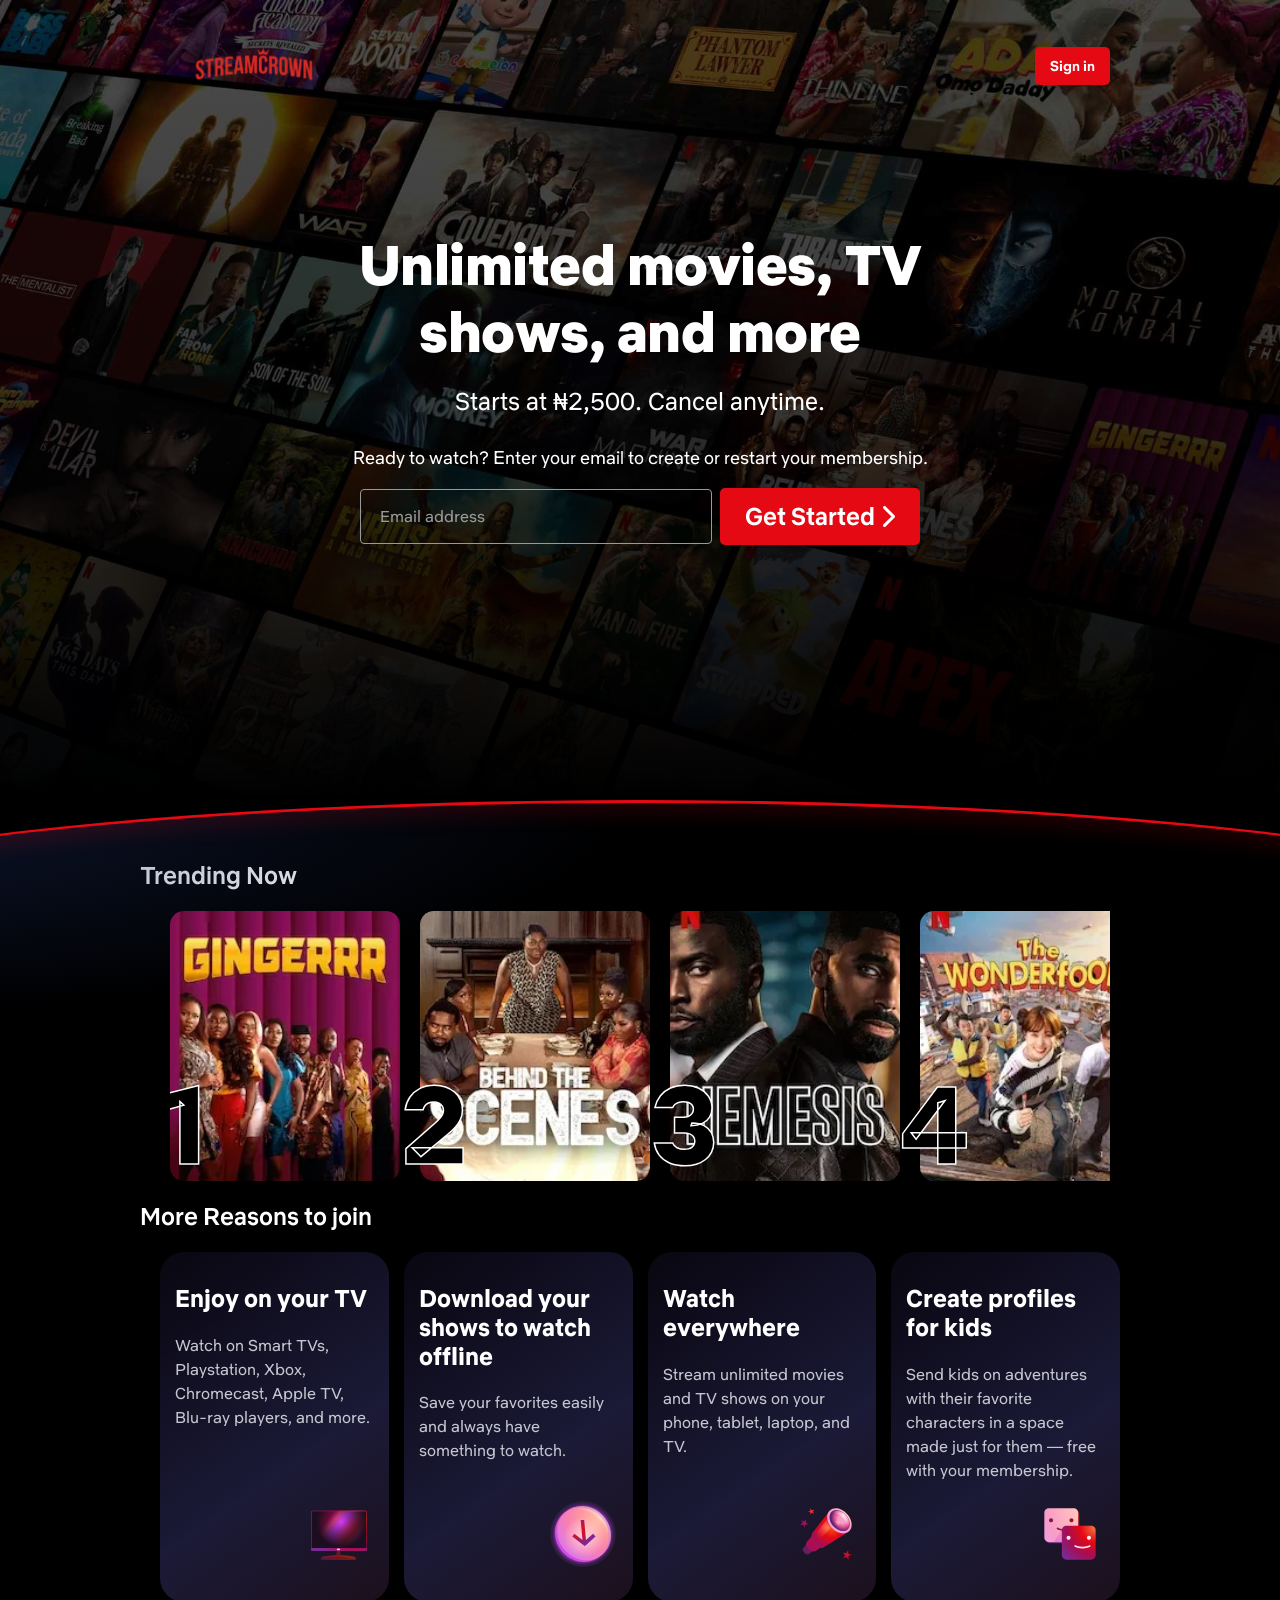
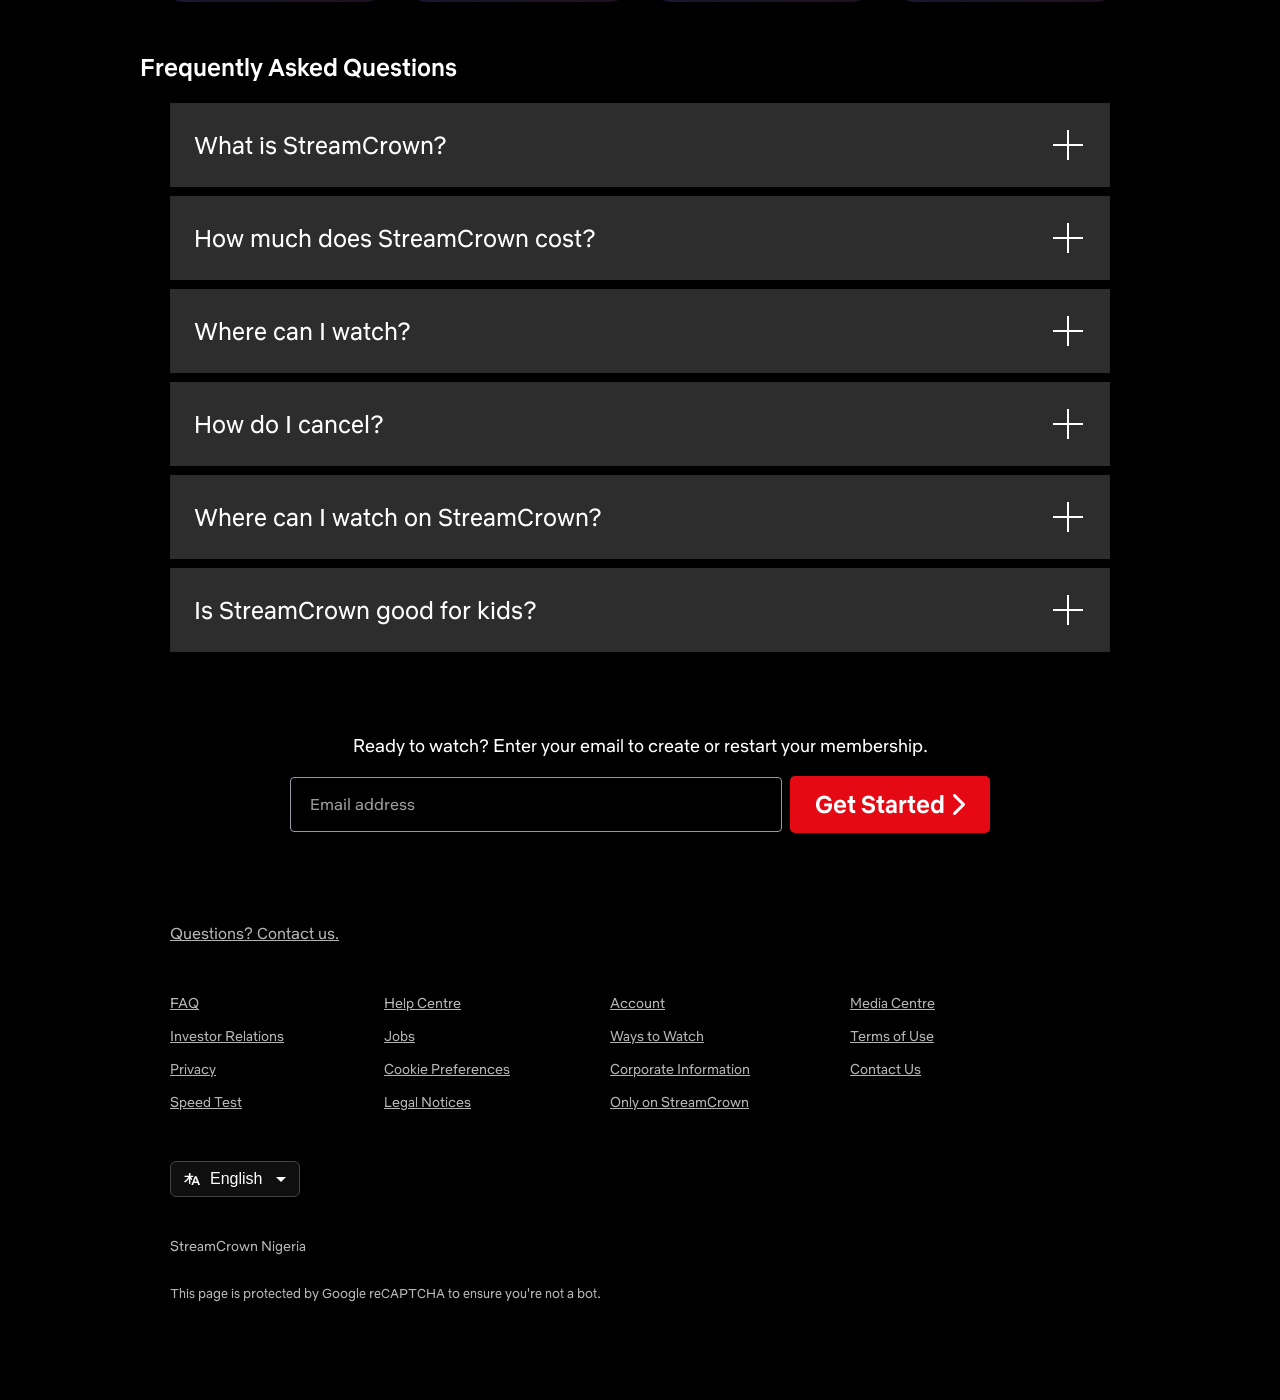
==== commit 76147efd: "logo changes" ====
--- a/index.html
+++ b/index.html
@@ -4,17 +4,17 @@
 <head>
     <meta charset="UTF-8">
     <meta name="viewport" content="width=device-width, initial-scale=1.0">
-    <title>Netflix</title>
+    <title>StreamCrown</title>
     <link rel="stylesheet" href="./Netflix.css">
     <link rel="stylesheet" href="https://cdnjs.cloudflare.com/ajax/libs/font-awesome/6.5.1/css/all.min.css">
-    <link rel="icon" href="./images/Screenshot_2026-05-26_111340-removebg-preview.png">
+    <link rel="icon" href="./images/Gemini_Generated_Image_r9ogscr9ogscr9og__1_-removebg-preview.png">
 </head>
 
 <body>
     <section class="background-img-section">
         <nav class="nav-bar">
             <div class="logo">
-                <img src="./images/imageye___-_imgi_2_Netflix_Logo_PMS.png" alt="">
+                <img src="./images/Gemini_Generated_Image_r9ogscr9ogscr9og__1_-removebg-preview.png" alt="StreamCrown Logo">
             </div>
             <div class="Sign-in-button" id="auth-button-container">
                 <a href="./signin/signin.html">
@@ -156,11 +156,11 @@
                             <li>
                                 <input type="checkbox" id="faq-1" class="faq-toggle">
                                 <label for="faq-1" class="faq-header">
-                                    What is Netflix?
-                                    <img src="./images/download (56).svg" alt="" class="faq-icon">
-                                </label>
-                                <div class="faq-content">
-                                    <p>Netflix is a streaming service that offers a wide variety of award-winning TV
+                                    What is StreamCrown?
+                                    <img src="./images/download (56).svg" alt="" class="faq-icon">
+                                </label>
+                                <div class="faq-content">
+                                    <p>StreamCrown is a streaming service that offers a wide variety of award-winning TV
                                         shows, movies, anime, documentaries, and more on thousands of internet-connected
                                         devices.</p>
                                 </div>
@@ -169,11 +169,11 @@
                             <li>
                                 <input type="checkbox" id="faq-2" class="faq-toggle">
                                 <label for="faq-2" class="faq-header">
-                                    How much does Netflix cost?
-                                    <img src="./images/download (56).svg" alt="" class="faq-icon">
-                                </label>
-                                <div class="faq-content">
-                                    <p>Watch Netflix on your smartphone, tablet, Smart TV, laptop, or streaming device,
+                                    How much does StreamCrown cost?
+                                    <img src="./images/download (56).svg" alt="" class="faq-icon">
+                                </label>
+                                <div class="faq-content">
+                                    <p>Watch StreamCrown on your smartphone, tablet, Smart TV, laptop, or streaming device,
                                         all for one fixed monthly fee.</p>
                                 </div>
                             </li>
@@ -185,14 +185,14 @@
                                     <img src="./images/download (56).svg" alt="" class="faq-icon">
                                 </label>
                                 <div class="faq-content">
-                                    <p>Watch anywhere, anytime. Sign in with your Netflix account to watch instantly on
-                                        the web at netflix.com from your personal computer or on any internet-connected
-                                        device that offers the Netflix app, including smart TVs, smartphones, tablets,
+                                    <p>Watch anywhere, anytime. Sign in with your StreamCrown account to watch instantly on
+                                        the web at streamcrown.com from your personal computer or on any internet-connected
+                                        device that offers the StreamCrown app, including smart TVs, smartphones, tablets,
                                         streaming media players and game consoles. <br>
 
                                         You can also download your favorite shows with the iOS or Android app. Use
                                         downloads to watch while you're on the go and without an internet connection.
-                                        Take Netflix with you anywhere.</p>
+                                        Take StreamCrown with you anywhere.</p>
                                 </div>
                             </li>
 
@@ -203,7 +203,7 @@
                                     <img src="./images/download (56).svg" alt="" class="faq-icon">
                                 </label>
                                 <div class="faq-content">
-                                    <p>Netflix is flexible. You can easily cancel your account online in two clicks.
+                                    <p>StreamCrown is flexible. You can easily cancel your account online in two clicks.
                                         There are no cancellation fees – start or stop your account anytime.</p>
                                 </div>
                             </li>
@@ -211,12 +211,12 @@
                             <li>
                                 <input type="checkbox" id="faq-5" class="faq-toggle">
                                 <label for="faq-5" class="faq-header">
-                                    Where can I watch on Netflix?
-                                    <img src="./images/download (56).svg" alt="" class="faq-icon">
-                                </label>
-                                <div class="faq-content">
-                                    <p>Netflix has an extensive library of feature films, documentaries, TV shows,
-                                        anime, award-winning Netflix originals, and more. Watch as much as you want,
+                                    Where can I watch on StreamCrown?
+                                    <img src="./images/download (56).svg" alt="" class="faq-icon">
+                                </label>
+                                <div class="faq-content">
+                                    <p>StreamCrown has an extensive library of feature films, documentaries, TV shows,
+                                        anime, award-winning StreamCrown originals, and more. Watch as much as you want,
                                         anytime you want.</p>
                                 </div>
                             </li>
@@ -225,11 +225,11 @@
                             <li>
                                 <input type="checkbox" id="faq-6" class="faq-toggle">
                                 <label for="faq-6" class="faq-header">
-                                    Is Netflix good for kids?
-                                    <img src="./images/download (56).svg" alt="" class="faq-icon">
-                                </label>
-                                <div class="faq-content">
-                                    <p>The Netflix Kids experience is included in your membership to give parents
+                                    Is StreamCrown good for kids?
+                                    <img src="./images/download (56).svg" alt="" class="faq-icon">
+                                </label>
+                                <div class="faq-content">
+                                    <p>The StreamCrown Kids experience is included in your membership to give parents
                                         control while kids enjoy family-friendly TV shows and movies in their own space.
 
                                         Kids profiles come with PIN-protected parental controls that let you restrict
@@ -280,7 +280,7 @@
                         <li><a href="">Account</a></li>
                         <li><a href="">Ways to Watch</a></li>
                         <li><a href="">Corporate Information</a></li>
-                        <li><a href="">Only on Netflix</a></li>
+                        <li><a href="">Only on StreamCrown</a></li>
                     </div>
 
                     <div>
@@ -297,7 +297,7 @@
                 </div>
 
                 <div class="footer-text">
-                    <p>Netlix Nigeria</p>
+                    <p>StreamCrown Nigeria</p>
                     <h4>This page is protected by Google reCAPTCHA to ensure you're not a bot.</h4>
                 </div>
             </footer>
--- a/Netflix.css
+++ b/Netflix.css
@@ -7,7 +7,7 @@
 @font-face {
     font-family: 'netflix-sans-core-variable-full';
     src: url('./fonts/netflix-sans-core-variable-full.woff2') format('woff2');
-    /* font-weight: bold; */
+    
     font-style: normal;
 }
 
@@ -32,11 +32,11 @@
     justify-content: space-between;
     align-items: center;
     padding: 20px 170px;
-    /* Aligns perfectly with the grid below */
+    
 }
 
 .logo img {
-    width: 148px;
+    width: 168px;
     height: auto;
     display: block;
 }
@@ -114,7 +114,7 @@
     left: 1rem;
     top: 5%;
     transform: translateY(70%);
-    /* background-color: #fff; */
+    
     padding: 0 0.25rem;
     color: #999;
     transition: 0.2s ease all;
@@ -205,7 +205,7 @@
     overflow: hidden;
     -webkit-mask-image: linear-gradient(to right,
             transparent 0%,
-            #000 4%,
+            #000 4%, 
             #000 96%,
             transparent 100%);
     mask-image: linear-gradient(to right,
@@ -254,9 +254,8 @@
     height: 270px;
     cursor: pointer;
     transition: transform 0.3s ease;
-
-
-    /* scroll-snap-align: start; */
+    
+    
 }
 
 .carousel-item img {
@@ -336,7 +335,7 @@
     max-width: 200px;
     font-weight: 400;
     line-height: 1.5;
-    /* margin: 0; */
+    
 }
 
 .card-section img {
@@ -463,7 +462,7 @@
     left: 1rem;
     top: 4%;
     transform: translateY(70%);
-    /* background-color: #fff; */
+    
     padding: 0 0.25rem;
     color: #999;
     transition: 0.2s ease all;
@@ -586,9 +585,9 @@
     margin-top: 30px;
 }
 
-/* ========================================================
-   RESPONSIVENESS (Mobile, Tablet & Large Screens)
-   ======================================================== */
+
+
+
 
 @media (max-width: 1024px) {
     .nav-bar {
@@ -600,7 +599,7 @@
     }
 
     .logo img {
-        width: 120px;
+        width: 140px;
     }
 
     .hero-text h1 {
@@ -674,7 +673,7 @@
     }
 
     .logo img {
-        width: 110px;
+        width: 130px;
     }
 
     .hero-text h1 {
@@ -741,7 +740,7 @@
     }
 
     .logo img {
-        width: 100px;
+        width: 120px;
     }
 
     .Sign-in-button button {
